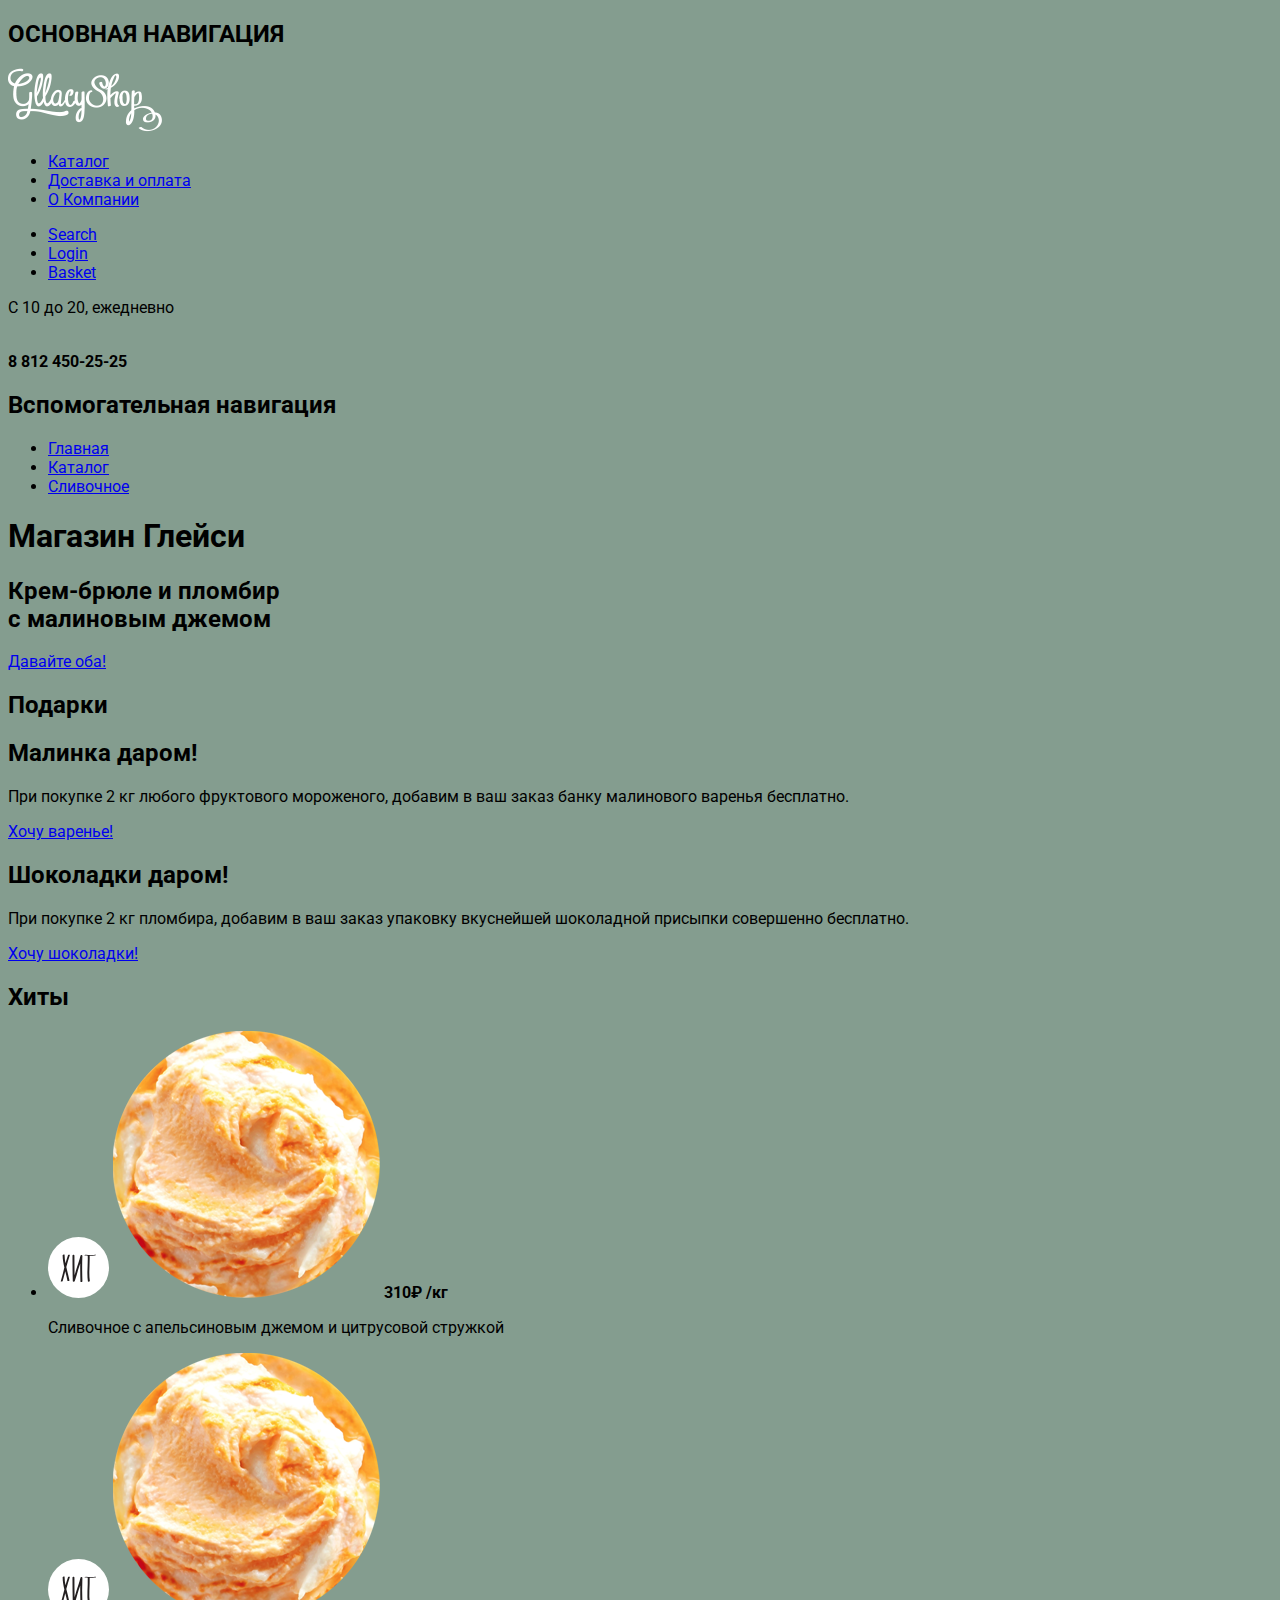
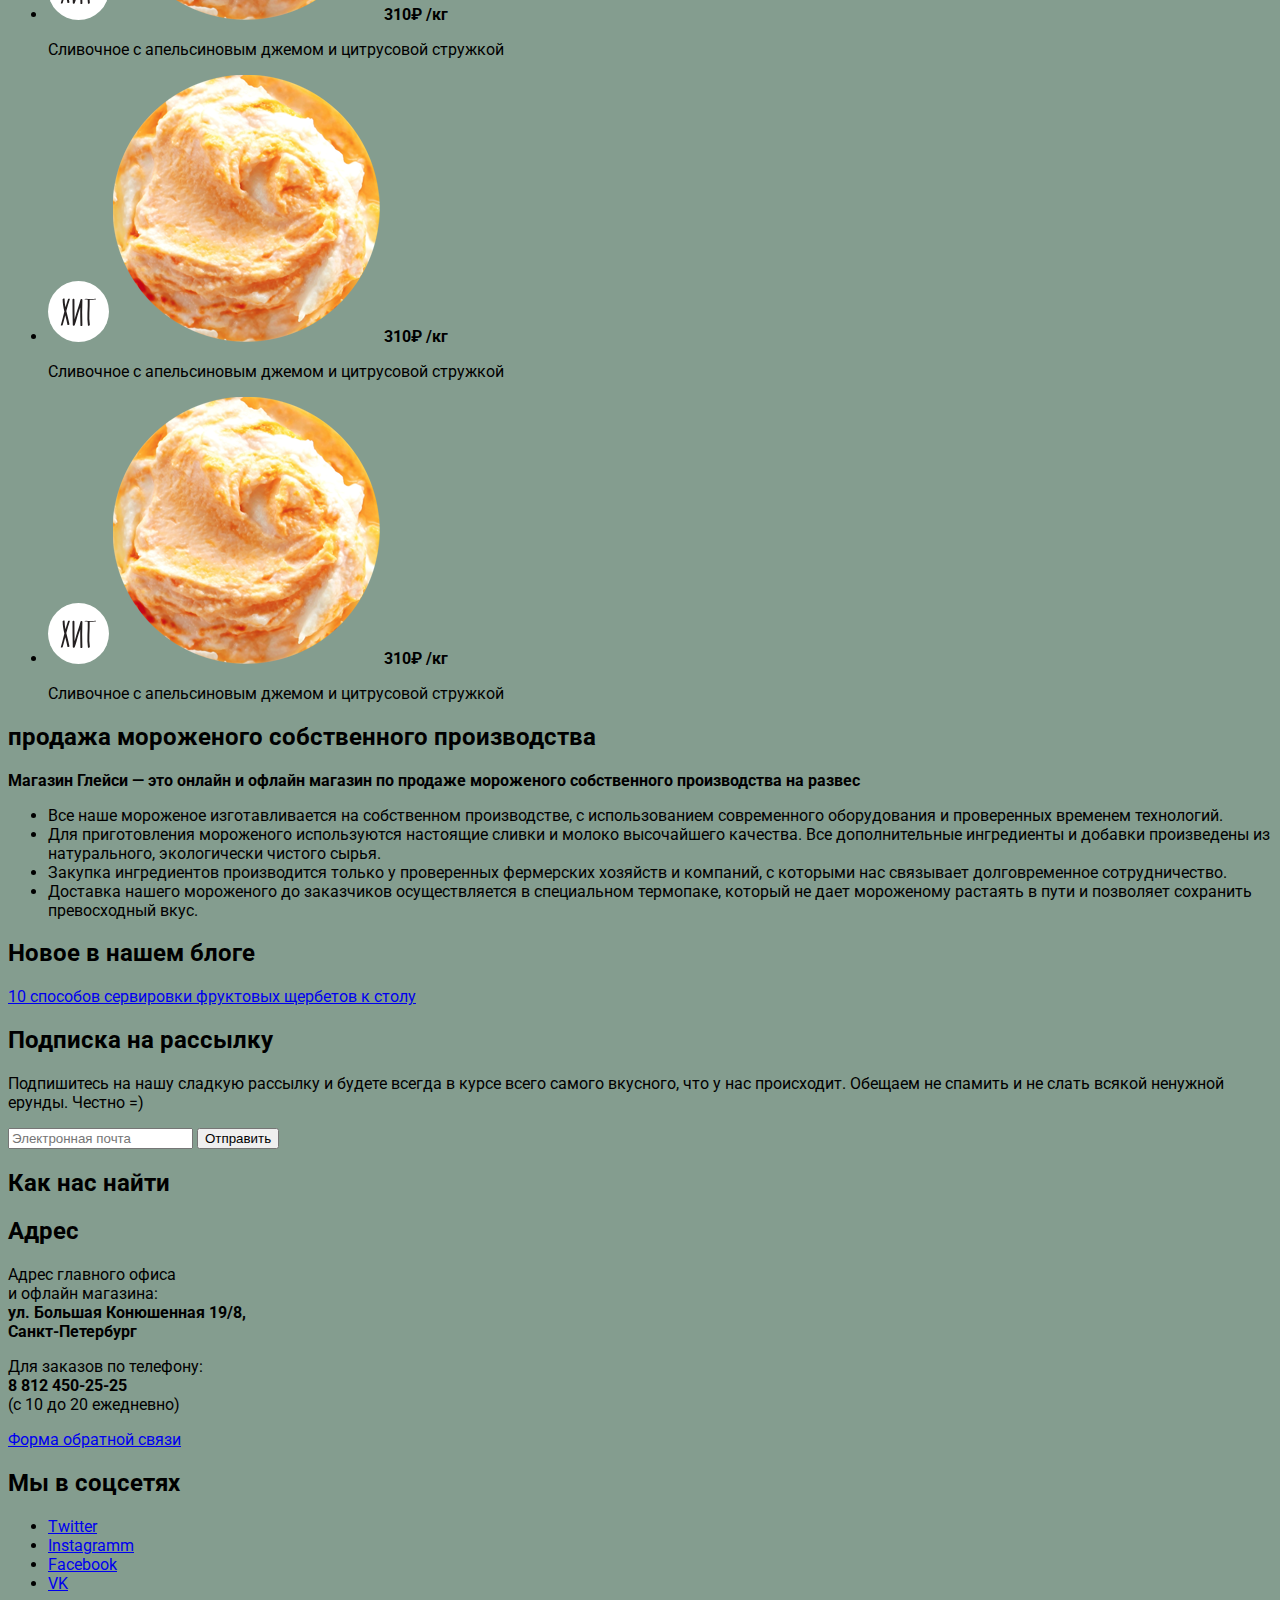
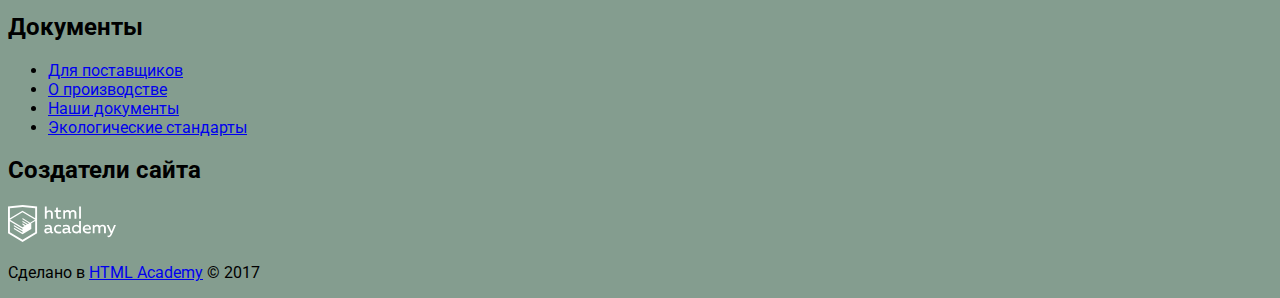
==== index.html @ d2d24a6d "first commit" ====
<!DOCTYPE html>
<html lang="ru">

<head>
  <meta charset="UTF-8">
  <title>Глейси</title>
  <link href="https://fonts.googleapis.com/css?family=Roboto:400,500,700&amp;subset=cyrillic" rel="stylesheet">
  <link rel="stylesheet" href="css/main.css">
</head>

<body>
  <header class="main-header">
    <h2 class="visually-hidden">ОСНОВНАЯ НАВИГАЦИЯ</h2>
    <img src="img/logo.png" alt="main-logo" width="154px" height="64px">
    <nav class="main-navigation">
      <ul class="navigation">
        <li>
          <a class="menu-item" href="#">Каталог</a>
        </li>
        <li>
          <a class="menu-item" href="#">Доставка и оплата</a>
        </li>
        <li>
          <a class="menu-item" href="#">О Компании</a>
        </li>
      </ul>
      <ul class="user">
        <li>
          <a class="button user-button" href="#">Search</a>
        </li>
        <li>
          <a class="button user-button" href="#">Login</a>
        </li>
        <li>
          <a class="button user-button" href="#">Basket</a>
        </li>
      </ul>
    </nav>
    <p>С 10 до 20, ежедневно</p>
    <br>
    <b>8 812 450-25-25</b>

    <nav class="small-navigation">
      <h2 class="visually-hidden">Вспомогательная навигация</h2>
      <ul class="small-navigation-list">
        <li>
          <a class="small-navigation-item" href="#">Главная</a>
        </li>
        <li>
          <a class="small-navigation-item" href="#">Каталог</a>
        </li>
        <li>
          <a class="small-navigation-item" href="#">Сливочное</a>
        </li>
      </ul>
    </nav>
  </header>

  <main>
    <h1 class="visually-hidden">Магазин Глейси</h1>
    <section class="slider">
      <h2 class="slider-header">Крем-брюле и пломбир
        <br> с малиновым джемом</h2>
      <a class="button slider-button" href="#">Давайте оба!</a>
    </section>

    <section class="gifts">
      <h2 class="visually-hidden">Подарки</h2>
      <article class="gifts-banner">
        <h2>Малинка даром!</h2>
        <p>При покупке 2 кг любого фруктового мороженого, добавим в ваш заказ банку малинового варенья бесплатно.</p>
        <a class="button gifts-button" href="#">Хочу варенье!</a>
      </article>
      <article class="gifts-banner">
        <h2>Шоколадки даром!</h2>
        <p>При покупке 2 кг пломбира, добавим в ваш заказ упаковку вкуснейшей шоколадной присыпки совершенно бесплатно.</p>
        <a class="button gifts-button" href="#">Хочу шоколадки!</a>
      </article>
    </section>

    <section class="hits">
      <h2 class="visually-hidden">Хиты</h2>
      <ul class="hits-list">
        <li class="hits-item">
          <img src="img/svg/hit.svg" alt="hit stiker">
          <img src="img/hit_1.png" alt="hit ice-cream" width="267" height="267">
          <b class="hits-price">310₽
            <span class="hits-per-kg">/кг</span>
          </b>
          <p>Сливочное с апельсиновым джемом и цитрусовой стружкой</p>
        </li>
        <li class="hits-item">
          <img src="img/svg/hit.svg" alt="hit stiker">
          <img src="img/hit_1.png" alt="hit ice-cream" width="267" height="267">
          <b class="hits-price">310₽
            <span class="hits-per-kg">/кг</span>
          </b>
          <p>Сливочное с апельсиновым джемом и цитрусовой стружкой</p>
        </li>
        <li class="hits-item">
          <img src="img/svg/hit.svg" alt="hit stiker">
          <img src="img/hit_1.png" alt="hit ice-cream" width="267" height="267">
          <b class="hits-price">310₽
            <span class="hits-per-kg">/кг</span>
          </b>
          <p>Сливочное с апельсиновым джемом и цитрусовой стружкой</p>
        </li>
        <li class="hits-item">
          <img src="img/svg/hit.svg" alt="hit stiker">
          <img src="img/hit_1.png" alt="hit ice-cream" width="267" height="267">
          <b class="hits-price">310₽
            <span class="hits-per-kg">/кг</span>
          </b>
          <p>Сливочное с апельсиновым джемом и цитрусовой стружкой</p>
        </li>
      </ul>
    </section>

    <section class="features">
      <h2 class="visually-hidden">продажа мороженого собственного производства</h2>
      <b class="features-about">Магазин Глейси — это онлайн и офлайн магазин по продаже мороженого собственного производства на развес</b>
      <ul class="features-list">
        <li class="features-item">
          Все наше мороженое изготавливается на собственном производстве, с использованием современного оборудования и проверенных
          временем технологий.
        </li>
        <li class="features-item">
          Для приготовления мороженого используются настоящие сливки и молоко высочайшего качества. Все дополнительные ингредиенты
          и добавки произведены из натурального, экологически чистого сырья.
        </li>
        <li class="features-item">
          Закупка ингредиентов производится только у проверенных фермерских хозяйств и компаний, с которыми нас связывает долговременное
          сотрудничество.
        </li>
        <li class="features-item">
          Доставка нашего мороженого до заказчиков осуществляется в специальном термопаке, который не дает мороженому растаять в пути
          и позволяет сохранить превосходный вкус.
        </li>
      </ul>
    </section>

    <section class="blog-news">
      <h2 class="blog-news-header">Новое в нашем блоге</h2>
      <a class="blog-news-item" href="#">10 способов сервировки фруктовых щербетов к столу
      </a>
    </section>

    <section class="subscribe">
      <h2 class="visually-hidden">Подписка на рассылку</h2>
      <form action="#" method="POST" name="subscribe">
        <p>Подпишитесь на нашу сладкую рассылку и будете всегда в курсе всего самого вкусного, что у нас происходит. Обещаем
          не спамить и не слать всякой ненужной ерунды. Честно =) </p>
        <input class="subscribe-input" type="text" name="email" placeholder="Электронная почта">
        <input class="button subscribe-button" type="submit" name="send" value="Отправить">
      </form>
    </section>

    <section class="map">
      <h2 class="visually-hidden">Как нас найти</h2>
      <article class="map-adress">
        <h2 class="visually-hidden">Адрес</h2>
        <p>Адрес главного офиса
          <br> и офлайн магазина:
          <br>
          <b>ул. Большая Конюшенная 19/8,
            <br>Санкт-Петербург</b>
        </p>
        <p>Для заказов по телефону:
          <br>
          <b>8 812 450-25-25</b>
          <br>(с 10 до 20 ежедневно)</p>
        <a class="button button-map" href="#">Форма обратной связи</a>
      </article>
    </section>
  </main>

  <footer class="main-footer">
    <section class="social">
      <h2 class="visually-hidden">Мы в соцсетях</h2>
      <ul class="social-list">
        <li class="social-item">
          <a class="button social-button" href="#">Twitter</a>
        </li>
        <li class="social-item">
          <a class="button social-button" href="#">Instagramm</a>
        </li>
        <li class="social-item">
          <a class="button social-button" href="#">Facebook</a>
        </li>
        <li class="social-item">
          <a class="button social-button" href="#">VK</a>
        </li>
      </ul>
    </section>
    <section class="docs">
      <h2 class="visually-hidden">Документы</h2>
      <ul class="docs-list">
        <li class="docs-item">
          <a class="docs-link" href="#">Для поставщиков</a>
        </li>
        <li class="docs-item">
          <a class="docs-link" href="#">О производстве</a>
        </li>
        <li class="docs-item">
          <a class="docs-link" href="#">Наши документы</a>
        </li>
        <li class="docs-item">
          <a class="docs-link" href="#">Экологические стандарты</a>
        </li>
      </ul>
    </section>
    <section class="made-by">
      <h2 class="visually-hidden">Создатели сайта</h2>
      <img src="img/svg/logo-htmlacademy.svg" alt="logo-htmlacademy" width="108" height="39">
      <p>Сделано в
        <a class="made-by-link" href="#">HTML Academy</a> © 2017</p>
    </section>
  </footer>

</body>

</html>
---- css/main.css ----
body {
  background-color: #849d8f;
  font-family: 'Roboto', sans-serif;
  font-size: 16px;
}
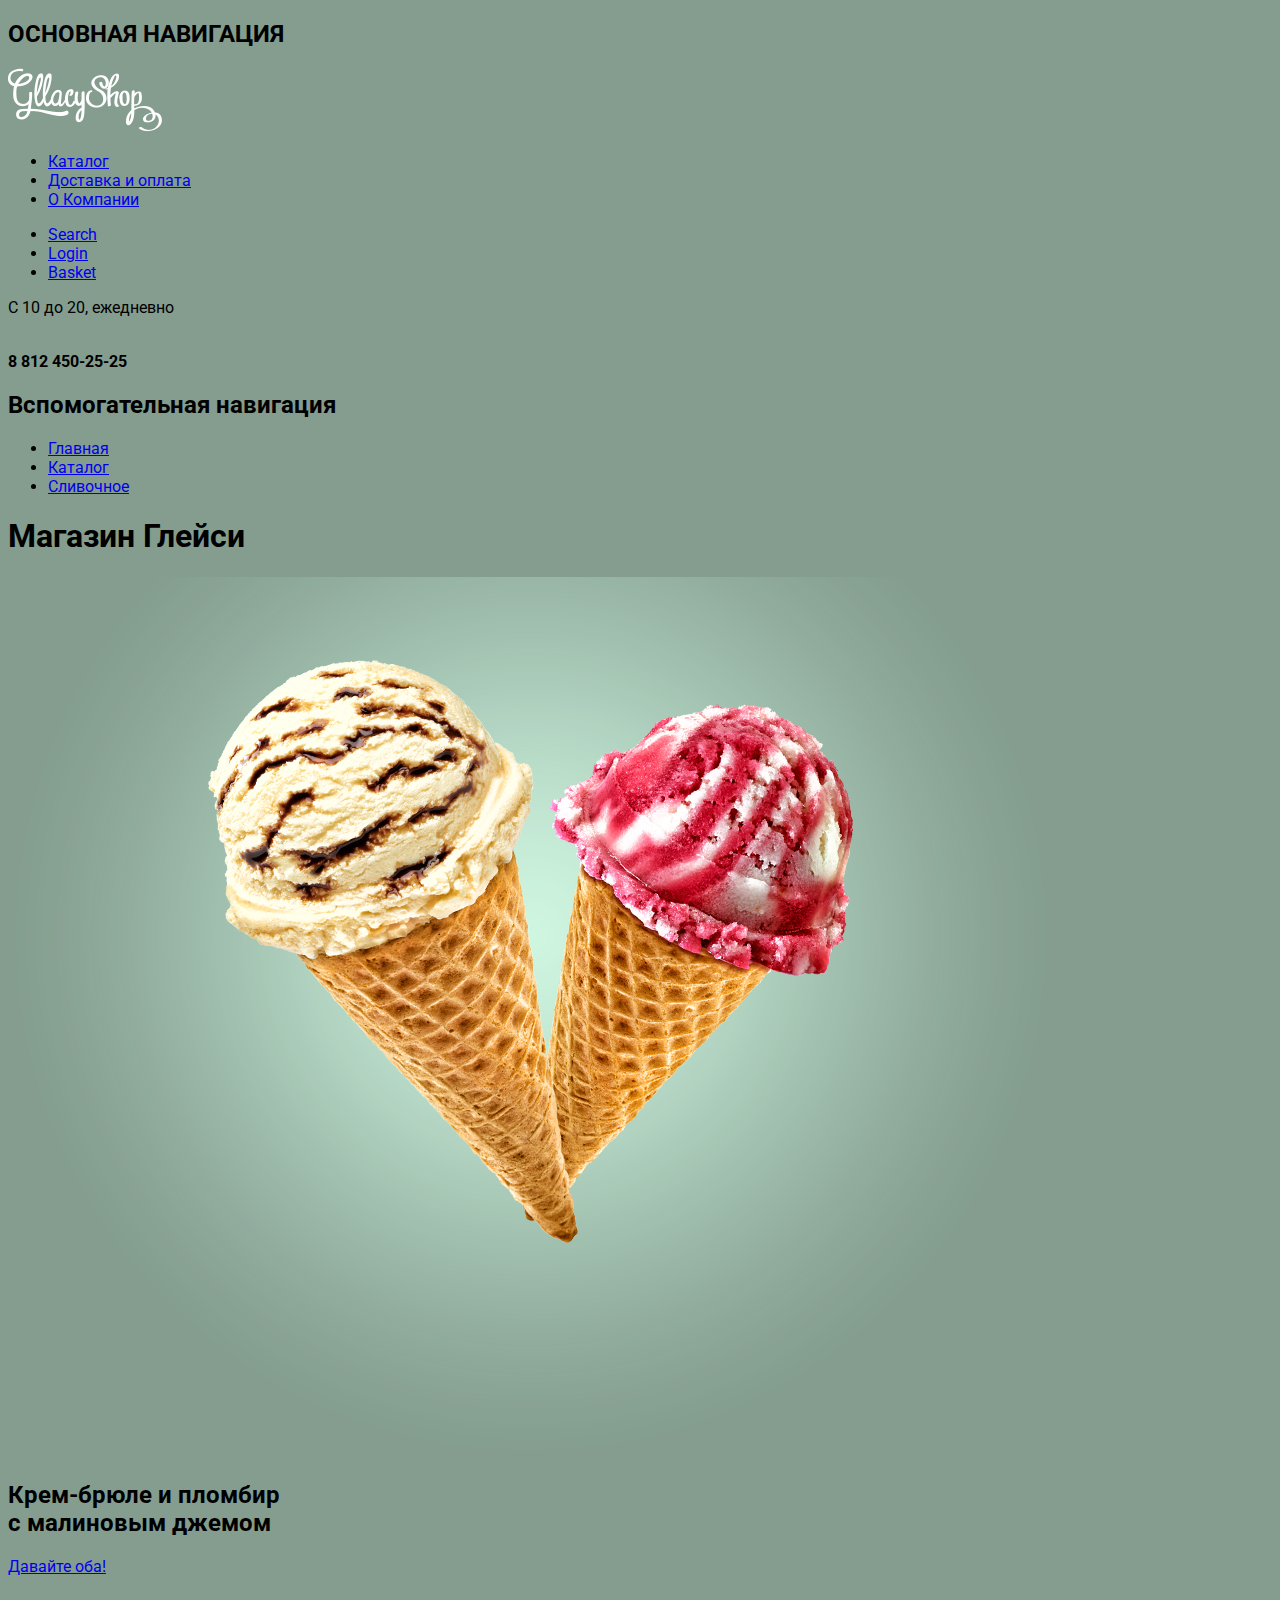
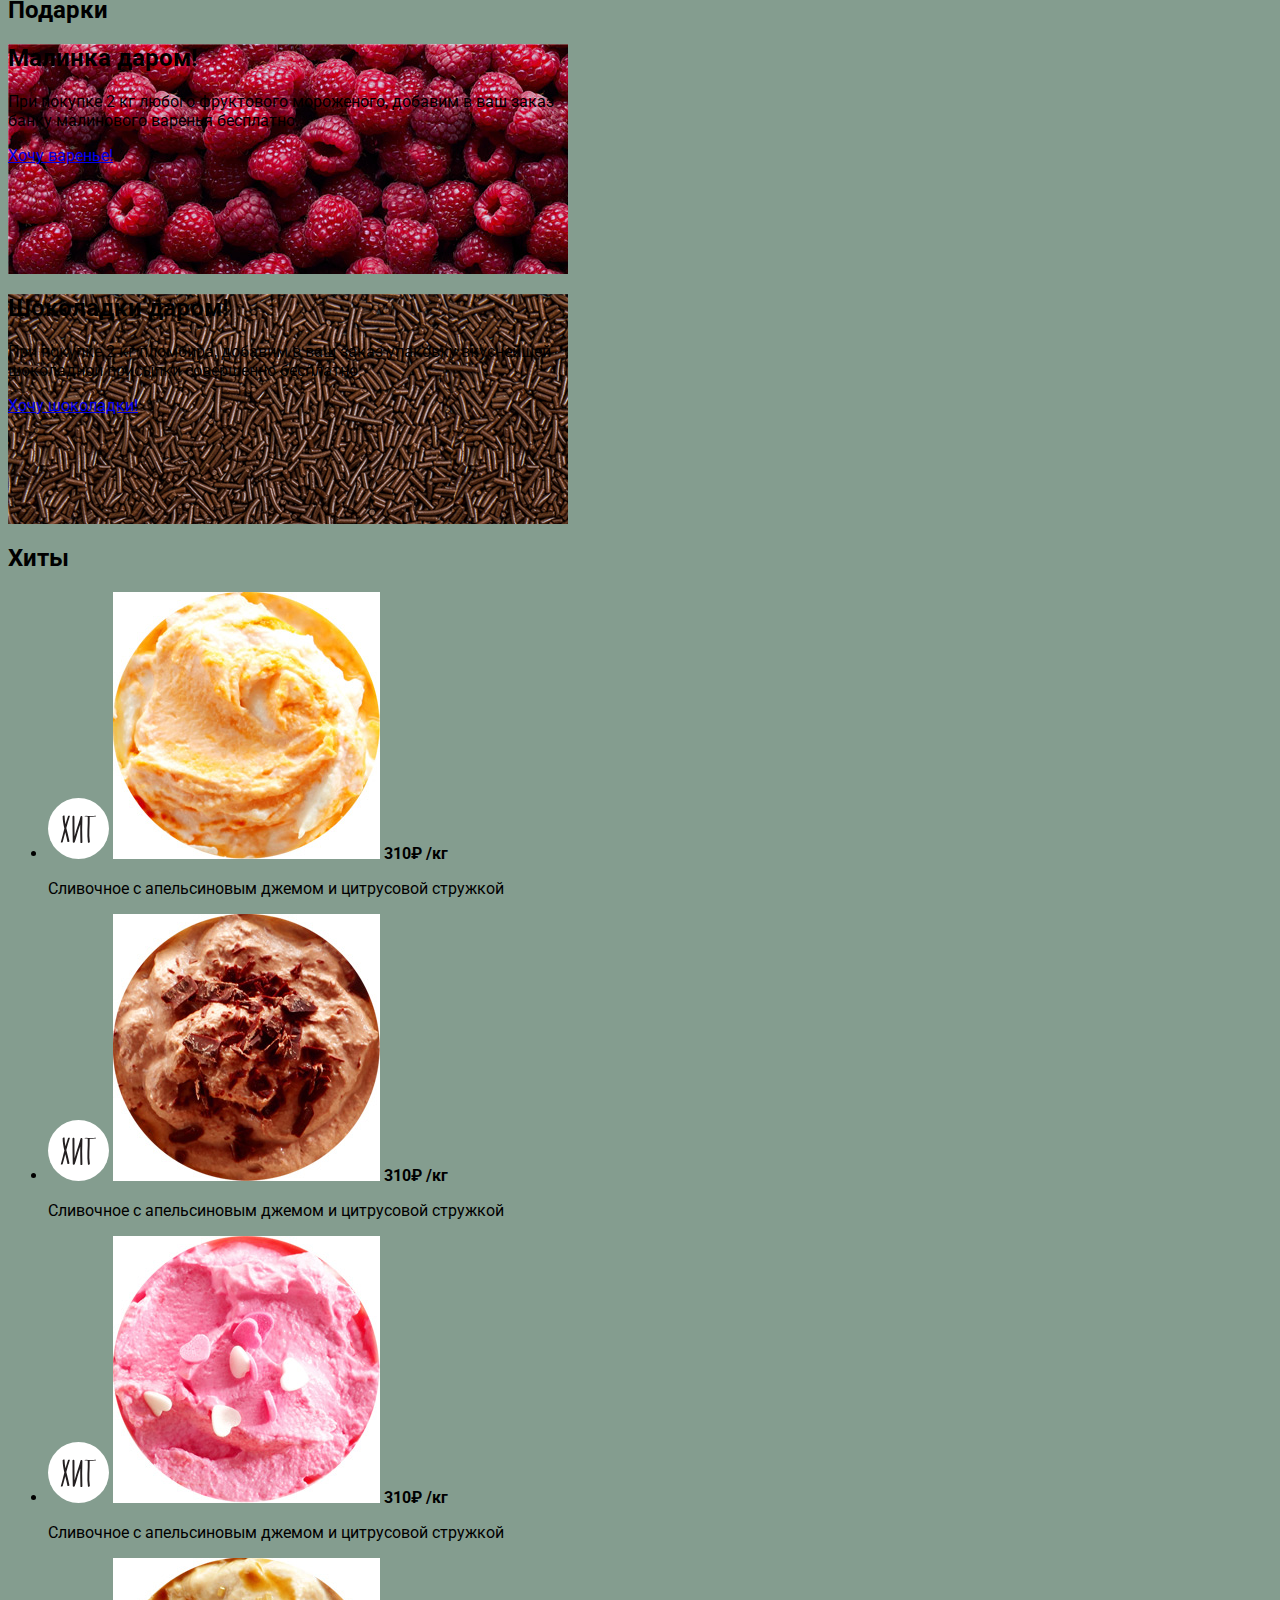
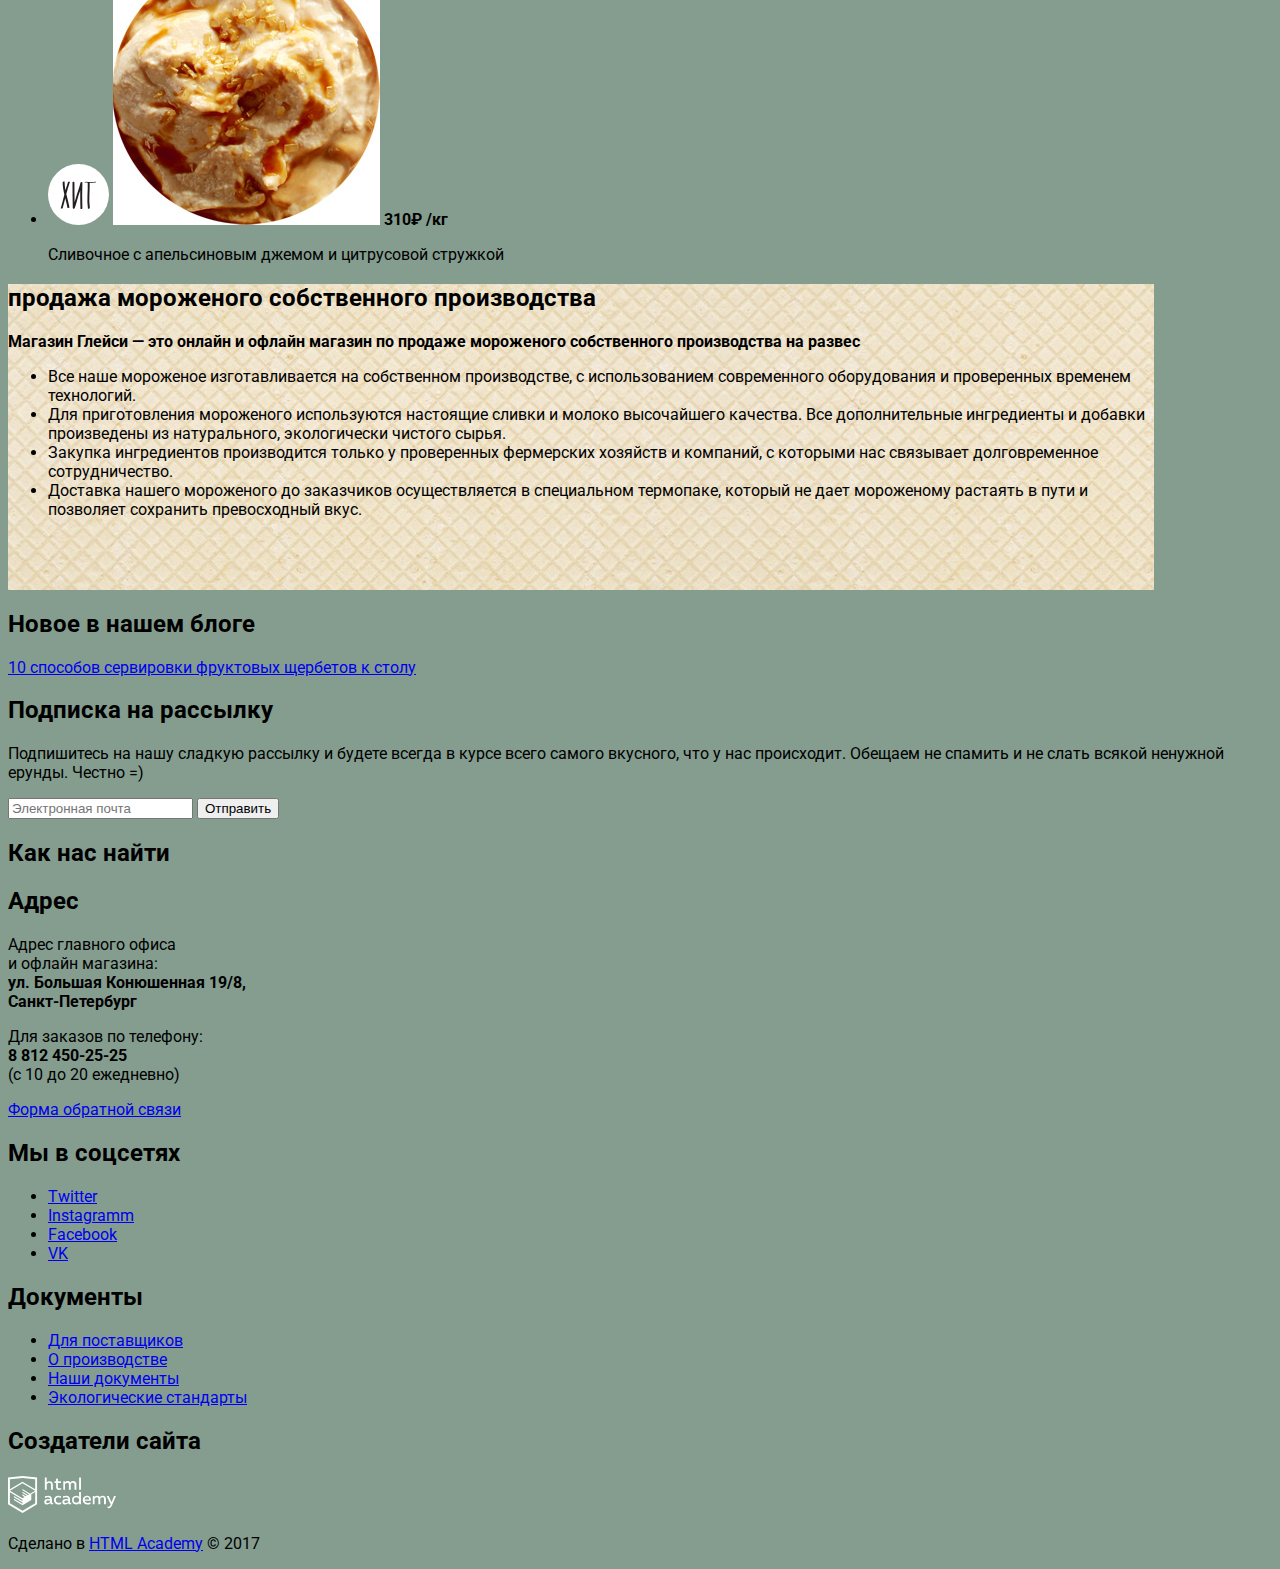
==== commit 8c2f8178: "minor updates" ====
--- a/index.html
+++ b/index.html
@@ -59,6 +59,9 @@
   <main>
     <h1 class="visually-hidden">Магазин Глейси</h1>
     <section class="slider">
+      <p class="slider-image">
+        <img src="img/Slider 1.png" alt="Крем-брюле и пломбир с малиновым джемом">
+      </p>
       <h2 class="slider-header">Крем-брюле и пломбир
         <br> с малиновым джемом</h2>
       <a class="button slider-button" href="#">Давайте оба!</a>
@@ -66,12 +69,12 @@
 
     <section class="gifts">
       <h2 class="visually-hidden">Подарки</h2>
-      <article class="gifts-banner">
+      <article class="gifts-banner banner-raspberries">
         <h2>Малинка даром!</h2>
         <p>При покупке 2 кг любого фруктового мороженого, добавим в ваш заказ банку малинового варенья бесплатно.</p>
         <a class="button gifts-button" href="#">Хочу варенье!</a>
       </article>
-      <article class="gifts-banner">
+      <article class="gifts-banner banner-choco">
         <h2>Шоколадки даром!</h2>
         <p>При покупке 2 кг пломбира, добавим в ваш заказ упаковку вкуснейшей шоколадной присыпки совершенно бесплатно.</p>
         <a class="button gifts-button" href="#">Хочу шоколадки!</a>
@@ -83,31 +86,31 @@
       <ul class="hits-list">
         <li class="hits-item">
           <img src="img/svg/hit.svg" alt="hit stiker">
-          <img src="img/hit_1.png" alt="hit ice-cream" width="267" height="267">
-          <b class="hits-price">310₽
-            <span class="hits-per-kg">/кг</span>
-          </b>
-          <p>Сливочное с апельсиновым джемом и цитрусовой стружкой</p>
-        </li>
-        <li class="hits-item">
-          <img src="img/svg/hit.svg" alt="hit stiker">
-          <img src="img/hit_1.png" alt="hit ice-cream" width="267" height="267">
-          <b class="hits-price">310₽
-            <span class="hits-per-kg">/кг</span>
-          </b>
-          <p>Сливочное с апельсиновым джемом и цитрусовой стружкой</p>
-        </li>
-        <li class="hits-item">
-          <img src="img/svg/hit.svg" alt="hit stiker">
-          <img src="img/hit_1.png" alt="hit ice-cream" width="267" height="267">
-          <b class="hits-price">310₽
-            <span class="hits-per-kg">/кг</span>
-          </b>
-          <p>Сливочное с апельсиновым джемом и цитрусовой стружкой</p>
-        </li>
-        <li class="hits-item">
-          <img src="img/svg/hit.svg" alt="hit stiker">
-          <img src="img/hit_1.png" alt="hit ice-cream" width="267" height="267">
+          <img src="img/hits/hit-1.jpg" alt="hit ice-cream" width="267" height="267">
+          <b class="hits-price">310₽
+            <span class="hits-per-kg">/кг</span>
+          </b>
+          <p>Сливочное с апельсиновым джемом и цитрусовой стружкой</p>
+        </li>
+        <li class="hits-item">
+          <img src="img/svg/hit.svg" alt="hit stiker">
+          <img src="img/hits/hit-2.jpg" alt="hit ice-cream" width="267" height="267">
+          <b class="hits-price">310₽
+            <span class="hits-per-kg">/кг</span>
+          </b>
+          <p>Сливочное с апельсиновым джемом и цитрусовой стружкой</p>
+        </li>
+        <li class="hits-item">
+          <img src="img/svg/hit.svg" alt="hit stiker">
+          <img src="img/hits/hit-3.jpg" alt="hit ice-cream" width="267" height="267">
+          <b class="hits-price">310₽
+            <span class="hits-per-kg">/кг</span>
+          </b>
+          <p>Сливочное с апельсиновым джемом и цитрусовой стружкой</p>
+        </li>
+        <li class="hits-item">
+          <img src="img/svg/hit.svg" alt="hit stiker">
+          <img src="img/hits/hit-4.jpg" alt="hit ice-cream" width="267" height="267">
           <b class="hits-price">310₽
             <span class="hits-per-kg">/кг</span>
           </b>
--- a/css/main.css
+++ b/css/main.css
@@ -2,4 +2,26 @@
   background-color: #849d8f;
   font-family: 'Roboto', sans-serif;
   font-size: 16px;
-}+}
+
+.gifts-banner {
+  width: 560px;
+  height: 230px;
+}
+
+.banner-raspberries {
+  background: #849d8f url("../img/raspberries_bg.jpg") no-repeat;
+}
+
+.banner-choco {
+  background: #849d8f url("../img/choco-bg.jpg") no-repeat;
+}
+
+.features {
+  width: 1146px;
+  height: 306px;
+  background: navajowhite url("../img/wafer.jpg")
+}
+
+
+
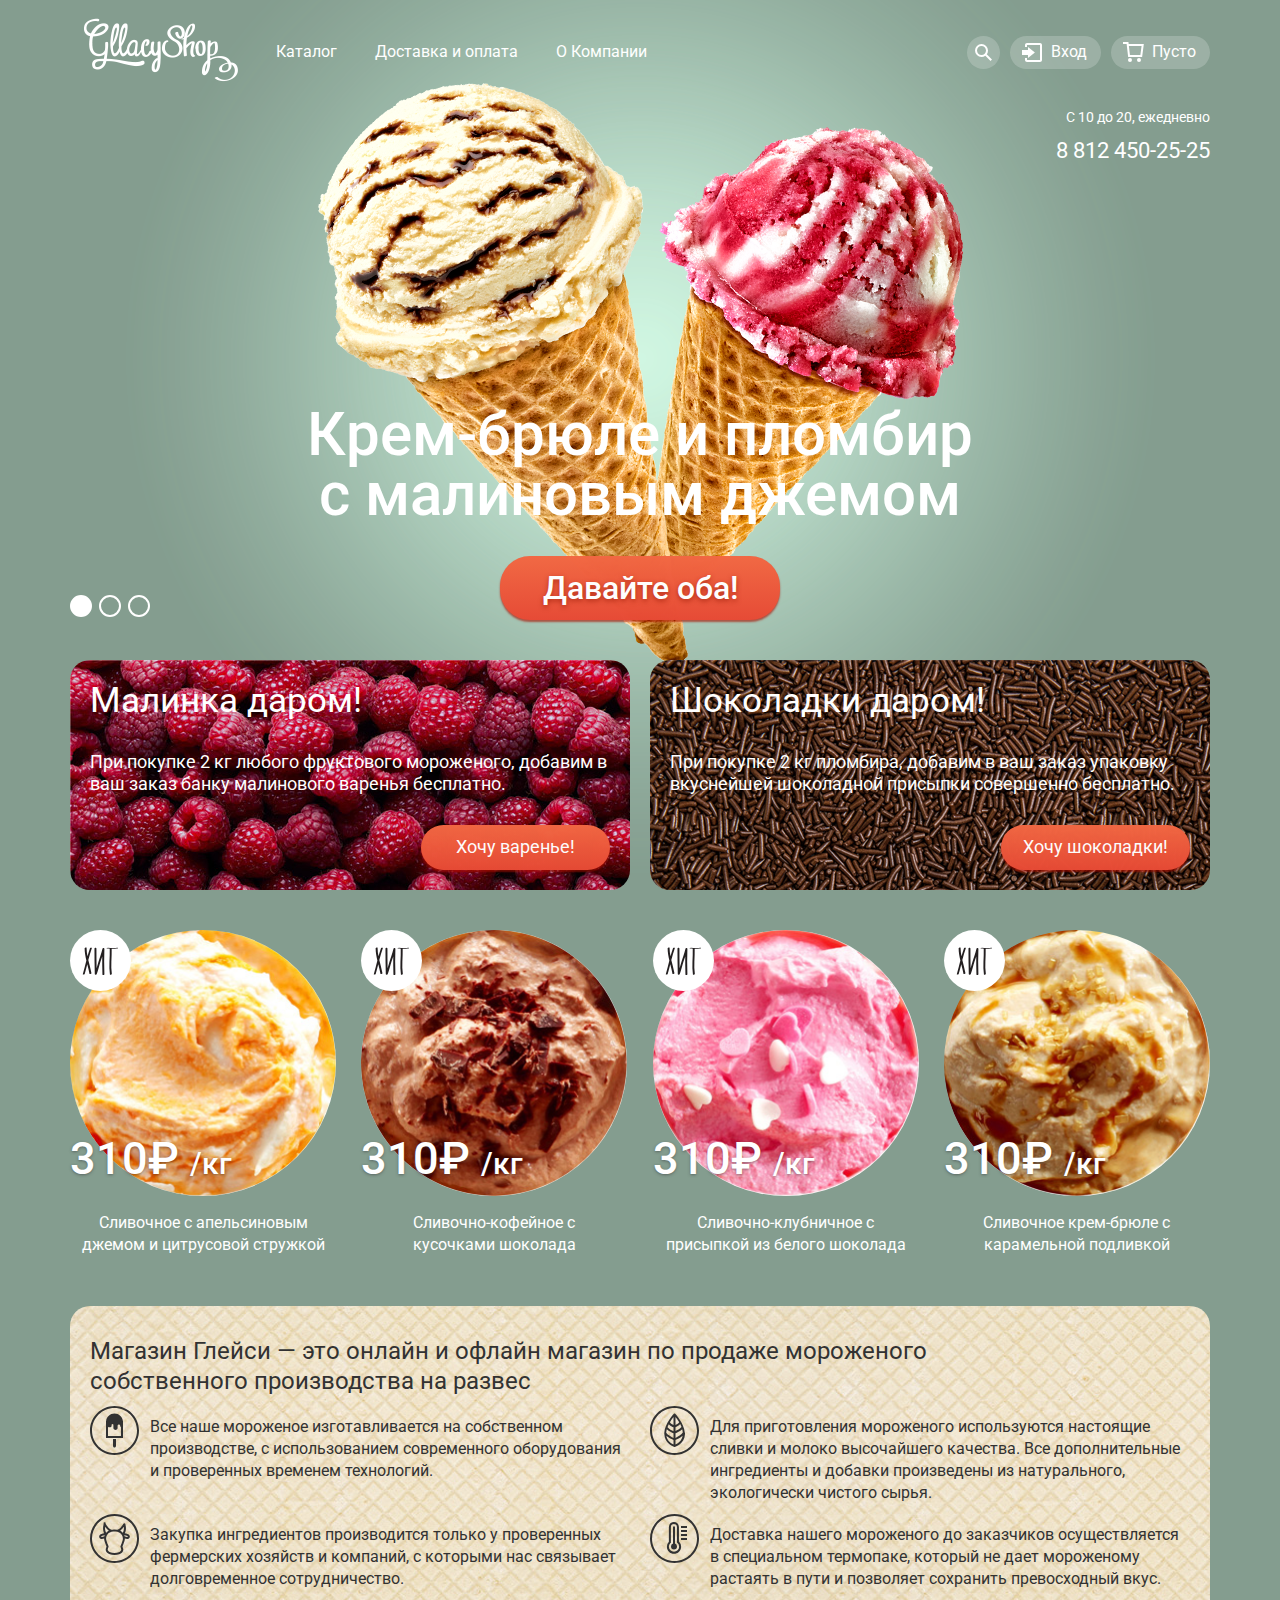
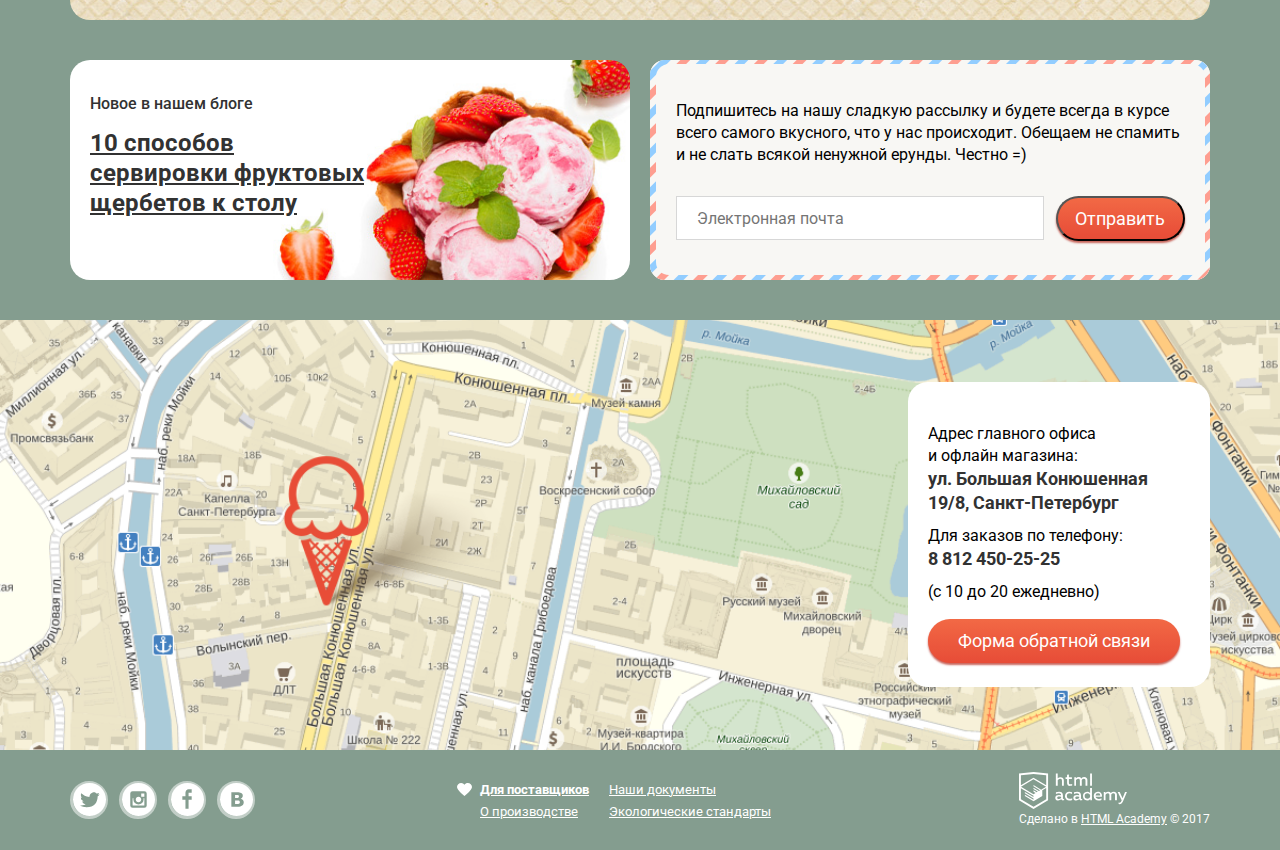
==== commit 6b269d90: "styling of index and catalog done" ====
--- a/index.html
+++ b/index.html
@@ -5,17 +5,43 @@
   <meta charset="UTF-8">
   <title>Глейси</title>
   <link href="https://fonts.googleapis.com/css?family=Roboto:400,500,700&amp;subset=cyrillic" rel="stylesheet">
+
+  <link rel="stylesheet" href="css/normalize.css">
   <link rel="stylesheet" href="css/main.css">
 </head>
 
 <body>
-  <header class="main-header">
+
+  <header class="container main-header">
     <h2 class="visually-hidden">ОСНОВНАЯ НАВИГАЦИЯ</h2>
-    <img src="img/logo.png" alt="main-logo" width="154px" height="64px">
     <nav class="main-navigation">
       <ul class="navigation">
         <li>
+          <a class="menu-item" href="#">
+            <img src="img/logo.png" alt="main-logo" width="154px" height="64px">
+          </a>
+        </li>
+        <li>
           <a class="menu-item" href="#">Каталог</a>
+          <ul class="catalog-submenu">
+            <li>
+              <a href="">Новинки</a>
+              <ul>
+                <li>
+                  <a href="">Сливочное</a>
+                </li>
+                <li>
+                  <a href="">Щербеты</a>
+                </li>
+                <li>
+                  <a href="">Фруктовый лед</a>
+                </li>
+                <li>
+                  <a href="">Мелорин</a>
+                </li>
+              </ul>
+            </li>
+          </ul>
         </li>
         <li>
           <a class="menu-item" href="#">Доставка и оплата</a>
@@ -24,47 +50,67 @@
           <a class="menu-item" href="#">О Компании</a>
         </li>
       </ul>
+
       <ul class="user">
-        <li>
-          <a class="button user-button" href="#">Search</a>
-        </li>
-        <li>
-          <a class="button user-button" href="#">Login</a>
-        </li>
-        <li>
-          <a class="button user-button" href="#">Basket</a>
+
+        <li>
+          <a class="user-button search" href="#">
+            <span class="visually-hidden">Поиск</span>
+          </a>
+          <form class="search-form" action="#" method="GET">
+            <label>
+              <span class="visually-hidden">Что ищем?</span>
+              <input type="text" placeholder="Что ищем?">
+            </label>
+          </form>
+        </li>
+
+        <li>
+          <a class="user-button login" href="#">Вход</a>
+        </li>
+        <li>
+          <a class="user-button cart" href="#">Пусто</a>
         </li>
       </ul>
     </nav>
-    <p>С 10 до 20, ежедневно</p>
-    <br>
-    <b>8 812 450-25-25</b>
-
-    <nav class="small-navigation">
-      <h2 class="visually-hidden">Вспомогательная навигация</h2>
-      <ul class="small-navigation-list">
-        <li>
-          <a class="small-navigation-item" href="#">Главная</a>
-        </li>
-        <li>
-          <a class="small-navigation-item" href="#">Каталог</a>
-        </li>
-        <li>
-          <a class="small-navigation-item" href="#">Сливочное</a>
-        </li>
-      </ul>
-    </nav>
+    <div class="header-phone">
+      <p>С 10 до 20, ежедневно</p>
+      <b>8 812 450-25-25</b>
+    </div>
   </header>
 
-  <main>
+  <main class="container">
     <h1 class="visually-hidden">Магазин Глейси</h1>
+
     <section class="slider">
-      <p class="slider-image">
-        <img src="img/Slider 1.png" alt="Крем-брюле и пломбир с малиновым джемом">
-      </p>
-      <h2 class="slider-header">Крем-брюле и пломбир
-        <br> с малиновым джемом</h2>
-      <a class="button slider-button" href="#">Давайте оба!</a>
+      <div class="slider-controls">
+        <div>
+          <label class="active-label" for=""></label>
+          <label class="" for=""></label>
+          <label for=""></label>
+        </div>
+      </div>
+
+      <ul class="slider-list">
+        <li class="container slider-item  active-slide">
+          <img src="img/Slider 1.png" alt="Крем-брюле и пломбир с малиновым джемом">
+          <h2 class="slider-header">Крем-брюле и пломбир
+            <br>с малиновым джемом</h2>
+          <a class="button slider-button" href="#">Давайте оба!</a>
+        </li>
+        <li class="container slider-item">
+          <img src="img/Slider 2.png" alt="Крем-брюле и пломбир с малиновым джемом">
+          <h2 class="slider-header">Шоколадный пломбир
+            <br>и лимонный сорбет</h2>
+          <a class="button slider-button" href="#">Давайте оба!</a>
+        </li>
+        <li class="container slider-item">
+          <img src="img/Slider 3.png" alt="Крем-брюле и пломбир с малиновым джемом">
+          <h2 class="slider-header">Пломбир с помадкой
+            <br>и клубничный щербет</h2>
+          <a class="button slider-button" href="#">Давайте оба!</a>
+        </li>
+      </ul>
     </section>
 
     <section class="gifts">
@@ -83,46 +129,43 @@
 
     <section class="hits">
       <h2 class="visually-hidden">Хиты</h2>
-      <ul class="hits-list">
-        <li class="hits-item">
-          <img src="img/svg/hit.svg" alt="hit stiker">
-          <img src="img/hits/hit-1.jpg" alt="hit ice-cream" width="267" height="267">
-          <b class="hits-price">310₽
-            <span class="hits-per-kg">/кг</span>
+      <ul>
+        <li class="hits-item">
+          <img src="img/hits/hit-1.jpg" alt="hit ice-cream">
+          <b class="hits-price">310₽
+            <span>/кг</span>
           </b>
           <p>Сливочное с апельсиновым джемом и цитрусовой стружкой</p>
         </li>
         <li class="hits-item">
-          <img src="img/svg/hit.svg" alt="hit stiker">
-          <img src="img/hits/hit-2.jpg" alt="hit ice-cream" width="267" height="267">
-          <b class="hits-price">310₽
-            <span class="hits-per-kg">/кг</span>
-          </b>
-          <p>Сливочное с апельсиновым джемом и цитрусовой стружкой</p>
-        </li>
-        <li class="hits-item">
-          <img src="img/svg/hit.svg" alt="hit stiker">
-          <img src="img/hits/hit-3.jpg" alt="hit ice-cream" width="267" height="267">
-          <b class="hits-price">310₽
-            <span class="hits-per-kg">/кг</span>
-          </b>
-          <p>Сливочное с апельсиновым джемом и цитрусовой стружкой</p>
-        </li>
-        <li class="hits-item">
-          <img src="img/svg/hit.svg" alt="hit stiker">
-          <img src="img/hits/hit-4.jpg" alt="hit ice-cream" width="267" height="267">
-          <b class="hits-price">310₽
-            <span class="hits-per-kg">/кг</span>
-          </b>
-          <p>Сливочное с апельсиновым джемом и цитрусовой стружкой</p>
+          <img src="img/hits/hit-2.jpg" alt="hit ice-cream">
+          <b class="hits-price">310₽
+            <span>/кг</span>
+          </b>
+          <p>Сливочно-кофейное с кусочками шоколада</p>
+        </li>
+        <li class="hits-item">
+          <img src="img/hits/hit-3.jpg" alt="hit ice-cream">
+          <b class="hits-price">310₽
+            <span>/кг</span>
+          </b>
+          <p>Сливочно-клубничное с присыпкой из белого шоколада</p>
+        </li>
+        <li class="hits-item">
+          <img src="img/hits/hit-4.jpg" alt="hit ice-cream">
+          <b class="hits-price">310₽
+            <span>/кг</span>
+          </b>
+          <p>Сливочное крем-брюле с карамельной подливкой</p>
         </li>
       </ul>
     </section>
 
     <section class="features">
       <h2 class="visually-hidden">продажа мороженого собственного производства</h2>
-      <b class="features-about">Магазин Глейси — это онлайн и офлайн магазин по продаже мороженого собственного производства на развес</b>
-      <ul class="features-list">
+      <b class="features-about">Магазин Глейси — это онлайн и офлайн магазин по продаже мороженого
+        <br> собственного производства на развес</b>
+      <ul>
         <li class="features-item">
           Все наше мороженое изготавливается на собственном производстве, с использованием современного оборудования и проверенных
           временем технологий.
@@ -142,56 +185,70 @@
       </ul>
     </section>
 
-    <section class="blog-news">
-      <h2 class="blog-news-header">Новое в нашем блоге</h2>
-      <a class="blog-news-item" href="#">10 способов сервировки фруктовых щербетов к столу
-      </a>
-    </section>
-
-    <section class="subscribe">
-      <h2 class="visually-hidden">Подписка на рассылку</h2>
-      <form action="#" method="POST" name="subscribe">
-        <p>Подпишитесь на нашу сладкую рассылку и будете всегда в курсе всего самого вкусного, что у нас происходит. Обещаем
-          не спамить и не слать всякой ненужной ерунды. Честно =) </p>
-        <input class="subscribe-input" type="text" name="email" placeholder="Электронная почта">
-        <input class="button subscribe-button" type="submit" name="send" value="Отправить">
-      </form>
-    </section>
-
-    <section class="map">
-      <h2 class="visually-hidden">Как нас найти</h2>
+    <div class="index-aligner-1">
+      <section class="blog-news">
+        <h2 class="blog-news-header">Новое в нашем блоге</h2>
+        <a class="blog-news-item" href="#">10 способов сервировки фруктовых щербетов к столу
+        </a>
+      </section>
+
+      <section class="subscribe">
+        <div class="gray-bg">
+          <h2 class="visually-hidden">Подписка на рассылку</h2>
+          <p>Подпишитесь на нашу сладкую рассылку и будете всегда в курсе всего самого вкусного, что у нас происходит. Обещаем
+            не спамить и не слать всякой ненужной ерунды. Честно =) </p>
+          <form action="#" method="POST" name="subscribe">
+            <label class="visually-hidden" for="email-field">Ваш e-mail</label>
+            <input class="subscribe-input" type="text" name="email" placeholder="Электронная почта" id="email-field">
+            <input class="button subscribe-button" type="submit" name="send" value="Отправить">
+          </form>
+        </div>
+      </section>
+    </div>
+  </main>
+
+  <section class="map">
+    <h2 class="visually-hidden">Как нас найти</h2>
+    <div class="container">
       <article class="map-adress">
         <h2 class="visually-hidden">Адрес</h2>
         <p>Адрес главного офиса
           <br> и офлайн магазина:
           <br>
-          <b>ул. Большая Конюшенная 19/8,
-            <br>Санкт-Петербург</b>
-        </p>
-        <p>Для заказов по телефону:
+          <b>ул. Большая Конюшенная 19/8, Санкт-Петербург
+          </b>
+          <br> Для заказов по телефону:
           <br>
           <b>8 812 450-25-25</b>
           <br>(с 10 до 20 ежедневно)</p>
         <a class="button button-map" href="#">Форма обратной связи</a>
       </article>
-    </section>
-  </main>
-
-  <footer class="main-footer">
+    </div>
+  </section>
+
+  <footer class="container main-footer">
     <section class="social">
       <h2 class="visually-hidden">Мы в соцсетях</h2>
       <ul class="social-list">
         <li class="social-item">
-          <a class="button social-button" href="#">Twitter</a>
-        </li>
-        <li class="social-item">
-          <a class="button social-button" href="#">Instagramm</a>
-        </li>
-        <li class="social-item">
-          <a class="button social-button" href="#">Facebook</a>
-        </li>
-        <li class="social-item">
-          <a class="button social-button" href="#">VK</a>
+          <a href="#">
+            <img src="img/svg/twitter.svg" alt="Twitter">
+          </a>
+        </li>
+        <li class="social-item">
+          <a href="#">
+            <img src="img/svg/instagram.svg" alt="Instagramm">
+          </a>
+        </li>
+        <li class="social-item">
+          <a href="#">
+            <img src="img/svg/fb.svg" alt="Facebook">
+          </a>
+        </li>
+        <li class="social-item">
+          <a href="#">
+            <img src="img/svg/vk.svg" alt="VK">
+          </a>
         </li>
       </ul>
     </section>
@@ -214,7 +271,7 @@
     </section>
     <section class="made-by">
       <h2 class="visually-hidden">Создатели сайта</h2>
-      <img src="img/svg/logo-htmlacademy.svg" alt="logo-htmlacademy" width="108" height="39">
+      <img src="img/svg/logo-htmlacademy.svg" width="108" height="39" alt="logo-htmlacademy" width="108" height="39">
       <p>Сделано в
         <a class="made-by-link" href="#">HTML Academy</a> © 2017</p>
     </section>
--- a/css/main.css
+++ b/css/main.css
@@ -2,11 +2,904 @@
   background-color: #849d8f;
   font-family: 'Roboto', sans-serif;
   font-size: 16px;
-}
+  font-weight: 400;
+  line-height: 22px;
+  margin: 0;
+  padding: 0;
+}
+
+.container {
+  max-width: 1200px;
+  margin: 0 auto;
+  padding: 0 30px;
+}
+
+*,
+* before,
+* after {
+  box-sizing: inherit;
+}
+
+html {
+  box-sizing: border-box;
+}
+
+.content-box-component {
+  box-sizing: content-box;
+}
+
+.visually-hidden:not(:focus):not(:active),
+input[type="checkbox"].visually-hidden,
+input[type="radio"].visually-hidden {
+  position: absolute;
+  width: 1px;
+  height: 1px;
+  margin: -1px;
+  border: 0;
+  padding: 0;
+  white-space: nowrap;
+  clip-path: inset(100%);
+  clip: rect(0 0 0 0);
+  overflow: hidden;
+}
+
+ul {
+  list-style: none;
+  margin: 0;
+  padding: 0;
+}
+
+a {
+  /* text-decoration-color: rgba(255, 255, 255, 0.2); */
+  text-decoration: none;
+  /* border-bottom: 1px solid rgba(255, 255, 255, 0.2) */
+}
+
+/* a:hover,
+a:focus {
+  color: rgb(255, 188, 158);
+  text-decoration-color: rgb(255, 188, 158);
+  border-bottom: 1px solid rgb(255, 188, 158)
+} */
+
+.button {
+  display: flex;
+  justify-content: center;
+  align-items: center;
+  border-radius: 30px;
+  color: rgb(255, 255, 255);
+  font-family: Roboto;
+  font-size: 18px;
+  font-weight: 400;
+  line-height: 24px;
+  text-decoration: none;
+  width: 189px;
+  height: 45px;
+  box-shadow: 0 2px 2px rgba(172, 16, 0, 0.64);
+  background-color: rgb(255, 255, 255);
+  background-image: linear-gradient(to top, rgb(231, 74, 53) 0%, rgb(242, 104, 67) 100%);
+  opacity: 0.99;
+}
+
+/* HEADER  */
+
+.main-header {
+  margin: auto;
+  max-width: 1200px;
+  margin-top: 9px;
+  position: relative;
+  z-index: 10;
+}
+
+.main-header nav>ul {
+  display: flex;
+  align-items: center;
+}
+
+.main-header nav>ul>li {
+  margin: 0 5px;
+}
+
+.navigation li:nth-child(1) {
+  margin-left: 0;
+}
+
+.user li:last-child {
+  margin-right: 0;
+}
+
+.main-navigation {
+  width: 100%;
+  display: flex;
+  align-items: center;
+  justify-content: space-between;
+}
+
+.main-navigation a {
+  display: block;
+  color: rgb(255, 255, 255);
+  font-family: Roboto;
+  font-size: 16px;
+  font-weight: 400;
+  line-height: 18px;
+  padding: 9px 14px;
+  border-radius: 33px;
+  user-select: none;
+}
+
+/* --------------------------- */
+
+/* --------------------------- */
+
+.user a::before {
+  content: "";
+  display: inline-block;
+  position: relative;
+  background-position: center;
+  background-repeat: no-repeat;
+}
+
+.user li {
+  display: flex;
+  align-items: center;
+}
+
+.user li>a {
+  display: flex;
+  align-items: center;
+  background-color: rgba(255, 255, 255, 0.2);
+  padding-top: 6px;
+  padding-bottom: 6px;
+  padding-left: 20px;
+}
+
+.user .search {
+  padding: 6px;
+}
+
+.user .search::before {
+  width: 21px;
+  height: 21px;
+  background-image: url("../img/svg/loupe.svg");
+}
+
+.user .search:hover::before,
+.user .search:focus::before {
+  background-image: url("../img/svg/loupe-blac.svg");
+}
+
+.user .login::before {
+  left: -8px;
+  width: 21px;
+  height: 21px;
+  background-image: url("../img/svg/entrance-white.svg");
+}
+
+.user .login:hover::before,
+.user .login:focus::before {
+  background-image: url("../img/svg/entrance.svg");
+}
+
+.user .login:active {}
+
+.user .cart::before {
+  left: -8px;
+  width: 21px;
+  height: 21px;
+  background-image: url("../img/svg/basket.svg");
+}
+
+.user .cart:hover::before,
+.user .cart:focus::before {
+  background-image: url("../img/svg/basket-black.svg");
+}
+
+.navigation li:not(:first-child)>a:hover,
+.navigation li:not(:first-child)>a:focus,
+.user a:hover,
+.user a:focus {
+  background-color: #f8f7f4;
+  color: black;
+}
+
+.navigation li:nth-child(2)>a:focus {
+  box-shadow: inset 0 2px 1px rgb(105, 105, 105);
+}
+
+.header-phone {
+  position: absolute;
+  text-align: right;
+  right: 30px;
+}
+
+.header-phone p {
+  color: rgb(255, 255, 255);
+  font-family: Roboto;
+  font-size: 14px;
+  font-weight: 400;
+  line-height: 16px;
+}
+
+.header-phone b {
+  color: rgb(255, 255, 255);
+  font-family: Roboto;
+  font-size: 22px;
+  font-weight: 400;
+  line-height: 24px;
+}
+
+.catalog-submenu {
+  position: absolute;
+  width: 143px;
+  left: 0px;
+  top: 42px;
+  box-shadow: 0 20px 20px rgba(0, 0, 0, 0.4);
+  background-color: rgb(248, 247, 244);
+  border-radius: 3px;
+  z-index: 11;
+}
+
+.catalog-submenu a {
+  display: block;
+  color: black;
+  font-size: 14px;
+  font-weight: 400;
+  line-height: 16px;
+  padding: 0 15px;
+  margin-bottom: 15px;
+}
+
+.catalog-submenu>li {
+  padding: 0 5px;
+}
+
+.catalog-submenu>li>a {
+  font-weight: bold;
+  margin: 12px 0 10px 0;
+}
+
+.catalog-submenu>li>ul {
+  border-top: 1px solid #000;
+  padding-top: 10px;
+}
+
+.catalog-submenu>li>ul>a:hover {
+  background-color: rgb(251, 222, 215);
+}
+
+.navigation>li {
+  align-items: center;
+  position: relative;
+  display: flex;
+  min-height: 42px;
+}
+
+.navigation .catalog-submenu {
+  visibility: hidden;
+}
+
+.navigation li:hover>.catalog-submenu {
+  visibility: visible;
+}
+
+/* ************** */
+
+.user li:nth-child(1) {
+  position: relative;
+  min-height: 42px;
+}
+
+.user li:nth-child(1):hover>.search-form,
+.user li:nth-child(1):focus>.search-form {
+  display: flex;
+}
+
+.search-form {
+  display: none;
+  position: absolute;
+  right: 0;
+  top: 40px;
+  width: 340px;
+  box-shadow: 0 20px 20px rgba(0, 0, 0, 0.4);
+  background-color: rgb(248, 247, 244);
+  z-index: 10;
+  padding: 20px 15px;
+  border-radius: 4px;
+}
+
+.search-form input::placeholder {
+  color: rgb(153, 153, 153);
+  font-size: 14px;
+  font-weight: 400;
+  line-height: 24px;
+}
+
+.search-form input {
+  width: 311px;
+  height: 44px;
+  border: 1px solid rgb(211, 211, 210);
+  background-color: rgb(255, 255, 255);
+  border-radius: 3px;
+  padding-left: 15px;
+}
+
+/* END OF HEADER  */
+
+/* breadcrumbs */
+
+.breadcrumbs {
+  margin-top: 25px;
+}
+
+.breadcrumbs ul {
+  display: flex;
+}
+
+.breadcrumbs a {
+  color: rgb(255, 255, 255);
+  font-size: 14px;
+  font-weight: 400;
+  line-height: 16px;
+  margin-right: 20px;
+  position: relative;
+  text-decoration: underline;
+}
+
+.breadcrumbs a::after {
+  content: "»";
+  position: absolute;
+  right: -13px;
+  top: 0px;
+}
+
+.breadcrumbs .breadcrumbs-current {
+  text-decoration: none;
+}
+
+.breadcrumbs-current::after {
+  display: none;
+}
+
+.catalog-header {
+  color: rgb(255, 255, 255);
+  font-size: 35px;
+  font-weight: 700;
+  line-height: 41px;
+  margin: 0;
+  padding: 0;
+  margin-top: 10px;
+}
+
+/* filters */
+
+.filters {
+  margin-top: 25px;
+}
+
+.filters p {
+  margin: 0;
+  padding: 0;
+  display: inline-block;
+  color: rgb(255, 255, 255);
+  font-size: 14px;
+  font-weight: 500;
+  line-height: 16px;
+  padding-left: 15px;
+  margin-bottom: 6px;
+}
+
+.filters label {
+  display: inline-block;
+  padding: 0;
+  margin: 0;
+  color: rgb(255, 255, 255);
+  font-size: 16px;
+  font-weight: 500;
+  line-height: 18px;
+  user-select: none;
+  position: relative;
+  padding-left: 45px;
+}
+
+.filters-wrapper {
+  display: flex;
+  align-items: flex-end;
+}
+
+.filters-wrapper:nth-child(2) {
+  margin-top: 20px;
+}
+
+.filters-wrapper>div {
+  display: flex;
+  flex-direction: column;
+}
+
+.round_wrapper {
+  display: flex;
+  align-items: center;
+  padding: 0 15px;
+  margin-right: 15px;
+  min-height: 37px;
+  border-radius: 20px;
+  width: 194px;
+  background-color: rgba(248, 247, 244, 0.2);
+}
+
+.filters_sort select {
+  border: none;
+  margin: 0;
+  padding: 0;
+  display: inline-block;
+  background: transparent;
+  color: rgb(255, 255, 255);
+  font-size: 16px;
+  font-weight: 500;
+  line-height: 18px;
+  -webkit-appearance: none;
+  -moz-appearance: none;
+  appearance: none;
+  width: 100%;
+  position: relative;
+  z-index: 1;
+}
+
+.filters_sort .round_wrapper {
+  position: relative;
+}
+
+.filters_sort .round_wrapper::after {
+  content: "▼";
+  position: absolute;
+  color: white;
+  font-size: 14px;
+  right: 12px;
+  top: 10px;
+}
+
+.filters_price .round_wrapper {
+  width: 220px;
+}
+
+.filters_fat .round_wrapper {
+  width: 415px;
+}
+
+.filters_fillers .round_wrapper {
+  width: 703px;
+}
+
+/* *********************** */
+
+.filters_price .range {
+  display: flex;
+  width: 100%;
+  height: 4px;
+  background-color: rgba(248, 247, 244, 0.5);
+  position: relative;
+  z-index: 1;
+}
+
+.scale {
+  margin-left: 25px;
+  width: 107px;
+  height: 4px;
+  background-color: white;
+  position: relative;
+}
+
+.scale::before,
+.scale::after {
+  content: "";
+  width: 4px;
+  height: 4px;
+  position: absolute;
+  border: 10px solid white;
+  background: #aabcb2;
+  border-radius: 20px;
+  top: -10px;
+}
+
+.scale::after {
+  right: 0px;
+}
+
+/* filters_fat */
+
+.filters_fat input+label::before {
+  position: absolute;
+  content: "";
+  width: 16px;
+  height: 16px;
+  border: 4px solid rgba(255, 255, 255, 0.7);
+  border-radius: 30px;
+  top: -3px;
+  left: 15px;
+}
+
+.filters_fat input:checked+label::after {
+  position: absolute;
+  content: "";
+  background: rgba(255, 255, 255, 0.7);
+  width: 10px;
+  height: 10px;
+  border-radius: 30px;
+  top: 4px;
+  left: 22px;
+}
+
+.filters_fat input+label:hover::before,
+.filters_fat input+label:focus::before {
+  border-color: rgba(255, 255, 255, 1);
+}
+
+.filters_fat input+label:hover::after,
+.filters_fat input+label:focus::after {
+  background: rgba(255, 255, 255, 1);
+}
+
+/* filters_fillers */
+
+.filters_fillers input+label::before {
+  position: absolute;
+  content: "";
+  width: 24px;
+  height: 24px;
+  background: url("../img/svg/checkbox-off.svg") no-repeat 0 0;
+  top: -3px;
+  left: 15px;
+  opacity: 0.7;
+}
+
+.filters_fillers input:checked+label::before {
+  position: absolute;
+  content: "";
+  width: 24px;
+  height: 24px;
+  background: url("../img/svg/checkbox-on.svg") no-repeat 0 0;
+  opacity: 0.7;
+  top: -3px;
+  left: 15px;
+}
+
+.filters_fillers input+label:hover::before,
+.filters_fillers input+label:focus::before,
+.filters_fillers input:checked+label:hover::before,
+.filters_fillers input:checked+label:focus::before {
+  opacity: 1;
+}
+
+.filter-button {
+  margin: 0;
+  padding: 0;
+  padding-bottom: 2px;
+  display: flex;
+  justify-content: center;
+  align-items: center;
+  margin-right: 15px;
+  height: 37px;
+  border-radius: 20px;
+  width: 144px;
+  border: 2px solid rgb(255, 255, 255);
+  background-color: rgba(248, 247, 244, 0.2);
+  color: rgb(255, 255, 255);
+  font-size: 16px;
+  font-weight: 500;
+  line-height: 18px;
+  cursor: pointer;
+  transition: all 0.5s ease;
+}
+
+.filter-button:hover,
+.filter-button:focus {
+  background-color: rgb(255, 255, 255);
+  color: rgb(50, 50, 50);
+}
+
+.filter-button:active {
+  box-shadow: inset 0 2px 1px rgb(105, 105, 105);
+  background-color: rgb(237, 237, 237);
+}
+
+/* catalog */
+
+.catalog {
+  margin-top: 40px;
+}
+
+.catalog ul {
+  display: flex;
+  flex-wrap: wrap;
+  justify-content: space-between;
+}
+
+.catalog-item {
+  display: flex;
+  flex-direction: column;
+  align-items: center;
+  justify-content: flex-start;
+  position: relative;
+  z-index: 3;
+  width: 266px;
+  margin-bottom: 40px;
+  /* background: rgba(160, 32, 11, 0.2); */
+  padding-top: 7px;
+}
+
+.catalog-item a {
+  display: flex;
+  flex-direction: column;
+  align-items: center;
+  position: relative;
+}
+
+.catalog-item img {
+  border-radius: 300px;
+  width: 266px;
+  height: 266px;
+  overflow: hidden;
+}
+
+.catalog-price {
+  position: absolute;
+  display: inline-block;
+  top: 220px;
+  left: 10px;
+  text-shadow: 0 1px 3px rgba(49, 50, 53, 0.5);
+  color: rgb(255, 255, 255);
+  font-family: Roboto;
+  font-size: 45px;
+  font-weight: 500;
+  line-height: 45px;
+}
+
+.catalog-price span {
+  font-size: 30px;
+}
+
+.catalog-item p {
+  padding: 0;
+  margin: 0;
+  width: 247px;
+  height: 38px;
+  color: rgb(255, 255, 255);
+  font-family: Roboto;
+  font-size: 16px;
+  font-weight: 400;
+  line-height: 22px;
+  text-align: center;
+  padding-top: 7px;
+}
+
+.catalog-item .catalog-button {
+  width: 200px;
+}
+
+.catalog-item>a {
+  z-index: 3;
+}
+
+.fast-look {
+  top: -5px;
+  display: none;
+  flex-direction: column;
+  align-items: center;
+  justify-content: flex-end;
+  padding-bottom: 22px;
+  position: absolute;
+  width: 293px;
+  min-height: 406px;
+  border-radius: 5px;
+  box-shadow: 0 20px 20px rgba(0, 0, 0, 0.4);
+  background-color: rgba(248, 247, 244, 0.2);
+}
+
+.catalog-item:hover {
+  z-index: 5;
+}
+
+.catalog-item:hover .catalog-item>a {
+  z-index: 5;
+}
+
+.catalog-item:hover .fast-look {
+  display: flex;
+  z-index: 1;
+}
+
+/* catalog-pagination */
+
+.catalog-pagination {
+  display: flex;
+  justify-content: flex-end;
+  margin-top: 80px;
+  border-bottom: 1px solid rgba(255, 255, 255, 0.4);
+  padding-bottom: 30px;
+
+}
+
+.catalog-pagination .pages-list {
+  display: flex;
+}
+
+.pages-list a {
+  display: flex;
+  border-radius: 30px;
+  justify-content: center;
+  align-items: center;
+  width: 26px;
+  height: 26px;
+  color: white;
+  font-size: 16px;
+  font-weight: 400;
+  line-height: 16px;
+}
+
+.pages-list a:hover,
+.pages-list a:focus {
+  background-color: rgba(255, 255, 255, 0.2);
+}
+
+.pages-list a:active {
+  background-color: rgba(255, 255, 255, 1);
+  color: rgb(50, 50, 50);
+}
+
+.pages-list .current-page {
+  background: white;
+  color: rgb(50, 50, 50);
+}
+
+/* Slider */
+
+.slider {
+  display: flex;
+  flex-direction: column;
+  justify-content: flex-end;
+  align-items: center;
+}
+
+.slider-controls {
+  position: relative;
+}
+
+.slider-controls div {
+  position: absolute;
+  left: -570px;
+  top: 500px;
+  z-index: 3;
+  display: flex;
+  width: 80px;
+  justify-content: space-between;
+}
+
+.slider label {
+  display: inline-block;
+  width: 22px;
+  height: 22px;
+  border: 2px solid white;
+  border-radius: 30px;
+}
+
+label.active-label {
+  background: white;
+}
+
+.slider-item.active-slide {
+  width: 1200px;
+  display: flex;
+  flex-direction: column;
+  align-items: center;
+  padding-top: 310px;
+}
+
+.slider-item {
+  display: none;
+}
+
+.slider-item h2 {
+  text-align: center;
+  margin: 0;
+  padding: 0;
+}
+
+.slider-header {
+  position: relative;
+  z-index: 1;
+}
+
+.slider img {
+  position: absolute;
+  top: 0;
+}
+
+.slider-button {
+  text-shadow: 0 2px 5px rgba(160, 32, 11, 0.76);
+  font-family: Roboto;
+  font-size: 32px;
+  font-weight: 500;
+  line-height: 44px;
+  width: 280px;
+  height: 64px;
+  margin-top: 30px;
+}
+
+.button:hover,
+.button:focus {
+  box-shadow: 0 2px 2px rgb(172, 16, 0);
+  background: linear-gradient(to top, rgba(231, 74, 53, 0.8) 0%, rgba(242, 104, 67, 0.8) 100%), rgba(255, 255, 255, 1);
+}
+
+.button:active {
+  box-shadow: inset 0 2px 2px rgb(148, 39, 24);
+  background: linear-gradient(to top, rgb(242, 104, 67) 0%, rgb(231, 74, 53) 100%);
+}
+
+.slider-header {
+  color: rgb(255, 255, 255);
+  font-family: Roboto;
+  font-size: 60px;
+  font-weight: 500;
+  line-height: 60.35px;
+  margin-bottom: 30px;
+}
+
+.pagination {
+  display: flex;
+}
+
+.pagination a {
+  display: block;
+  width: 21px;
+  height: 21px;
+  border: 2px solid white;
+  border-radius: 29px;
+  margin: 3px;
+}
+
+.pagination a:hover,
+.pagination a:focus {
+  border: 2px solid white;
+  background-color: rgba(255, 255, 255, 0.4);
+}
+
+.pagination a:active {
+  border: 2px solid white;
+  background-color: rgba(255, 255, 255, 1);
+}
+
+.pagination-current {
+  background-color: white;
+}
+
+.slider-aligner {
+  display: flex;
+  width: 100%;
+  justify-content: space-between;
+  align-items: center;
+  margin-bottom: 40px;
+}
+
+.invisible {
+  display: block;
+  width: 79px;
+  height: 21px;
+}
+
+/* end of Slider */
+
+/* Gifts */
 
 .gifts-banner {
+  display: flex;
+  flex-direction: column;
+  justify-content: space-between;
   width: 560px;
+  flex-shrink: 0;
   height: 230px;
+  border-radius: 20px;
+  padding: 20px;
+  box-sizing: border-box;
 }
 
 .banner-raspberries {
@@ -17,11 +910,414 @@
   background: #849d8f url("../img/choco-bg.jpg") no-repeat;
 }
 
+.gifts {
+  position: relative;
+  margin-top: 40px;
+  display: flex;
+  justify-content: space-between;
+  z-index: 3;
+}
+
+.gifts-banner h2 {
+  color: rgb(255, 255, 255);
+  font-family: Roboto;
+  font-size: 35px;
+  font-weight: 400;
+  line-height: 41px;
+  margin: 0;
+  padding: 0;
+}
+
+.gifts-banner p {
+  color: rgb(255, 255, 255);
+  font-family: Roboto;
+  font-size: 18px;
+  font-weight: 400;
+  line-height: 22px;
+}
+
+.gifts-banner a {
+  align-self: flex-end;
+}
+
+/* end of Gifts */
+
+/* Hits */
+
+.hits {
+  margin-top: 40px;
+}
+
+.hits ul {
+  display: flex;
+  justify-content: space-between;
+}
+
+.hits-item {
+  display: flex;
+  flex-direction: column;
+  align-items: center;
+  justify-content: flex-start;
+  position: relative;
+}
+
+.hits-item img {
+  border-radius: 300px;
+  width: 266px;
+  height: 266px;
+  overflow: hidden;
+}
+
+.hits-item::before {
+  content: "";
+  position: absolute;
+  top: 0;
+  align-self: flex-start;
+  z-index: 2;
+  width: 61px;
+  height: 61px;
+  background-image: url("../img/svg/hit.svg");
+  display: inline-block;
+}
+
+.hits-price {
+  position: absolute;
+  align-self: flex-start;
+  z-index: 3;
+  bottom: 80px;
+  text-shadow: 0 1px 3px rgba(49, 50, 53, 0.5);
+  color: rgb(255, 255, 255);
+  font-family: Roboto;
+  font-size: 45px;
+  font-weight: 500;
+  line-height: 45px;
+}
+
+.hits-price span {
+  font-size: 30px;
+}
+
+.hits-item p {
+  width: 247px;
+  height: 38px;
+  color: rgb(255, 255, 255);
+  font-family: Roboto;
+  font-size: 16px;
+  font-weight: 400;
+  line-height: 22px;
+  text-align: center;
+}
+
+.hits-button {
+  visibility: hidden;
+}
+
+/* end of Hits */
+
+/* Features */
+
 .features {
-  width: 1146px;
-  height: 306px;
+  margin-top: 40px;
+  padding: 30px 20px;
+  border-radius: 20px;
+  width: 100%;
+  box-sizing: border-box;
   background: navajowhite url("../img/wafer.jpg")
 }
 
-
-
+.features ul {
+  display: flex;
+  /* flex-direction: column; */
+  justify-content: space-between;
+  flex-basis: 300px;
+  flex-wrap: wrap;
+}
+
+.features-about {
+  color: rgb(50, 50, 50);
+  font-family: Roboto;
+  font-size: 24px;
+  font-weight: 400;
+  line-height: 30px;
+}
+
+.features-item {
+  color: rgb(50, 50, 50);
+  font-family: Roboto;
+  font-size: 16px;
+  font-weight: 400;
+  line-height: 22px;
+  width: 540px;
+  padding-left: 60px;
+  position: relative;
+  margin-top: 20px;
+}
+
+.features-item::before {
+  box-sizing: border-box;
+  display: block;
+  position: absolute;
+  left: 0px;
+  top: -10px;
+  content: "";
+  width: 49px;
+  height: 49px;
+}
+
+.features-item:nth-child(1)::before {
+  background-image: url("../img/svg/ice-cream.svg");
+}
+
+.features-item:nth-child(2)::before {
+  background-image: url("../img/svg/eco.svg");
+}
+
+.features-item:nth-child(3)::before {
+  background-image: url("../img/svg/cow.svg");
+}
+
+.features-item:nth-child(4)::before {
+  background-image: url("../img/svg/thermometer.svg");
+}
+
+/* end of Features */
+
+/* Blog news */
+
+.blog-news {
+  width: 560px;
+  height: 220px;
+  background-image: url("../img/strawberries.jpg");
+  background-size: cover;
+  border-radius: 20px;
+  padding: 20px;
+  box-sizing: border-box;
+}
+
+.blog-news h2 {
+  color: rgb(50, 50, 50);
+  font-family: Roboto;
+  font-size: 16px;
+  font-weight: 500;
+  line-height: 22px;
+}
+
+.blog-news a {
+  display: inline-block;
+  width: 280px;
+  color: rgb(50, 50, 50);
+  font-family: Roboto;
+  font-size: 24px;
+  font-weight: 700;
+  line-height: 30px;
+  text-decoration: underline;
+}
+
+/* subscribe */
+
+.subscribe {
+  width: 560px;
+  height: 220px;
+  display: flex;
+  align-items: center;
+  justify-content: center;
+  background-image: url("../img/post-bg.png");
+  background-size: cover;
+}
+
+.subscribe form p {
+  color: rgb(90, 90, 90);
+  font-family: Roboto;
+  font-size: 16px;
+  font-weight: 400;
+  line-height: 22px;
+}
+
+.subscribe form {
+  display: flex;
+  justify-content: space-between;
+  margin-top: 30px;
+}
+
+.subscribe-input {
+  width: 368px;
+  height: 44px;
+  border: 1px solid rgba(178, 178, 178, 0.52);
+  padding-left: 20px;
+  box-sizing: border-box;
+}
+
+.subscribe-button {
+  width: 129px;
+}
+
+.gray-bg {
+  box-sizing: border-box;
+  width: 549px;
+  height: 211px;
+  background-color: rgb(248, 247, 244);
+  border-radius: 13px;
+  padding: 20px;
+}
+
+.index-aligner-1 {
+  margin-top: 40px;
+  display: flex;
+  justify-content: space-between;
+}
+
+/* map */
+
+.map {
+  margin-top: 40px;
+  max-width: 100%;
+  height: 430px;
+  background-image: url(../img/map-with-pin.png);
+  background-position: center;
+  background-repeat: no-repeat;
+  background-size: cover;
+}
+
+.map .container {
+  height: inherit;
+  display: flex;
+  justify-content: flex-end;
+  align-items: center;
+}
+
+.map-adress {
+  width: 302px;
+  height: 305px;
+  background-color: rgb(255, 255, 255);
+  display: flex;
+  flex-direction: column;
+  justify-content: center;
+  padding: 20px;
+  border-radius: 20px;
+  box-sizing: border-box;
+}
+
+.map-adress b {
+  display: inline-block;
+  color: rgb(50, 50, 50);
+  font-family: Roboto;
+  font-size: 18px;
+  font-weight: 700;
+  line-height: 24px;
+  margin-bottom: 10px;
+}
+
+.button-map {
+  width: 252px;
+  height: 44px;
+}
+
+/* footer */
+
+.main-footer {
+  display: flex;
+  justify-content: space-between;
+  align-items: center;
+}
+
+.main-footer .social {
+  display: flex;
+}
+
+.social-list {
+  width: 182px;
+  display: flex;
+  justify-content: space-between;
+}
+
+.social-item {
+  box-sizing: border-box;
+  width: 38px;
+  height: 38px;
+  border: 3px solid rgba(255, 255, 255, 0.5);
+  border-radius: 50px;
+  display: flex;
+  justify-content: center;
+  align-items: center;
+  margin-right: 11px;
+}
+
+.social-item a {
+  display: flex;
+  justify-content: center;
+  align-items: center;
+}
+
+.social-item a>img {
+  box-sizing: border-box;
+  width: 33px;
+  height: 33px;
+}
+
+.docs-list {
+  display: flex;
+  flex-direction: column;
+  height: 60px;
+  flex-wrap: wrap;
+  justify-content: center;
+}
+
+.docs-item a {
+  margin-right: 20px;
+  color: rgb(255, 255, 255);
+  font-family: Roboto;
+  font-size: 13px;
+  font-weight: 400;
+  line-height: 18px;
+  text-decoration: underline;
+}
+
+.docs-item {
+  position: relative;
+  display: inline-block;
+}
+
+.docs-item:nth-child(1) a {
+  font-weight: 700;
+  position: relative;
+}
+
+.docs-item:nth-child(1) a::before {
+  content: "";
+  width: 15px;
+  height: 13px;
+  position: absolute;
+  background: url("../img/svg/heart.svg") no-repeat center;
+  top: 1px;
+  left: -23px;
+}
+
+.docs-item:first-child::before {
+  position: absolute;
+  background-image: url(../img/svg/heart.svg);
+  display: inline-block;
+  width: 15px;
+  height: 13px;
+}
+
+.made-by {
+  display: flex;
+  flex-direction: column;
+  flex-wrap: wrap;
+  justify-content: center;
+  height: 100px;
+}
+
+.made-by p,
+.made-by p>a {
+  margin: 0;
+  color: rgb(254, 254, 254);
+  font-family: Roboto;
+  font-size: 12px;
+  font-weight: 400;
+  line-height: 18px;
+}
+
+.made-by p>a {
+  text-decoration: underline;
+}